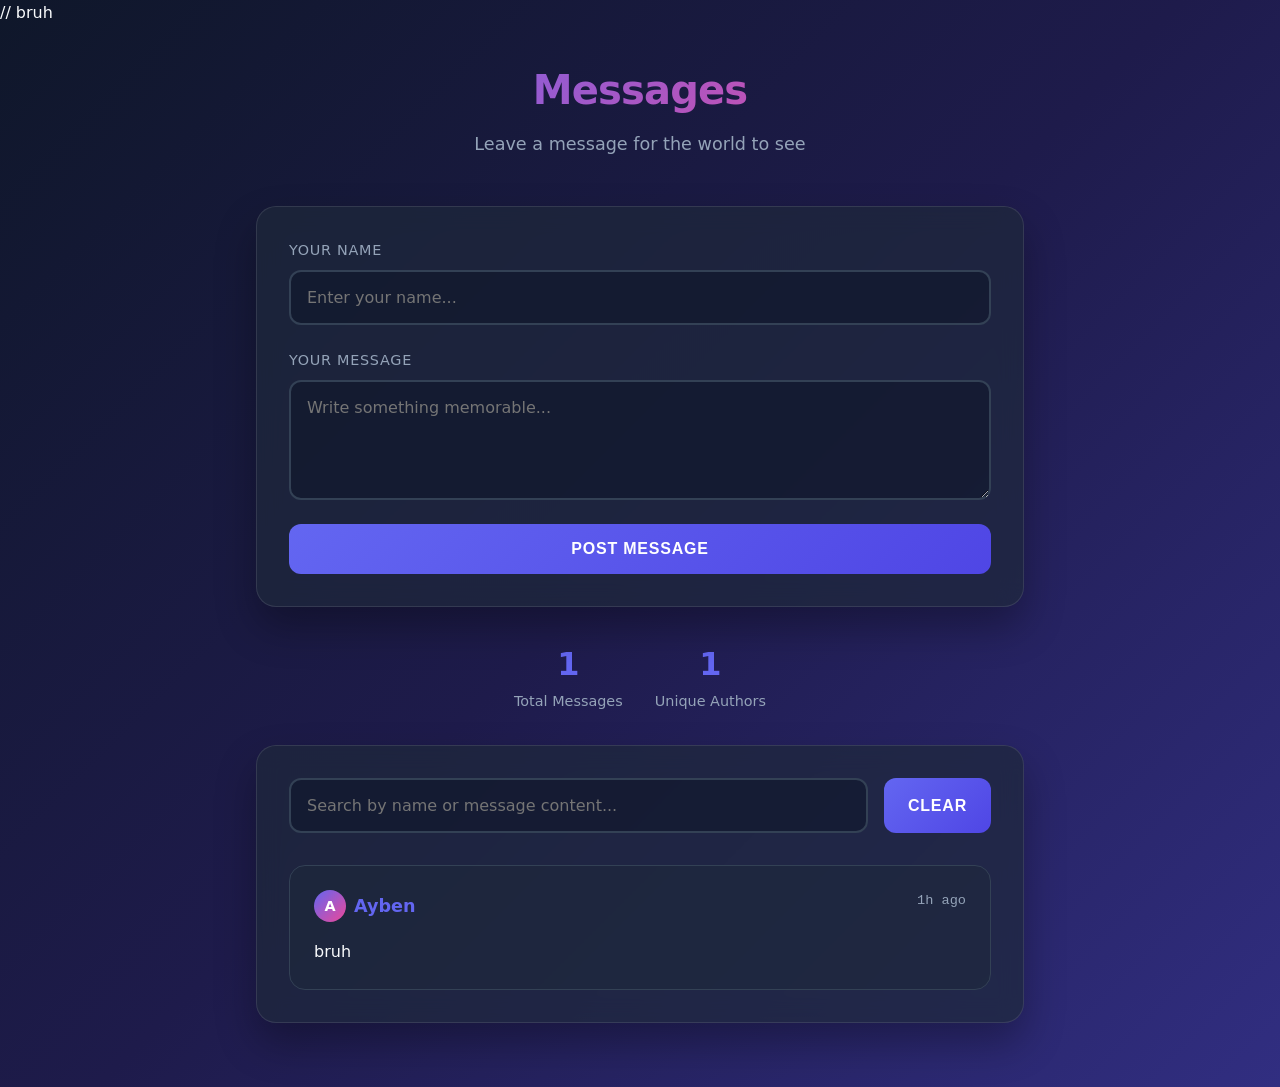
==== index.html @ 530d2f3c "Create index.html" ====
// bruh
<!DOCTYPE html>
<html lang="en">
<head>
    <meta charset="UTF-8">
    <meta name="viewport" content="width=device-width, initial-scale=1.0">
    <title>Messages | Send your Message</title>
    <style>
        * {
            margin: 0;
            padding: 0;
            box-sizing: border-box;
        }

        :root {
            --primary: #6366f1;
            --primary-dark: #4f46e5;
            --secondary: #ec4899;
            --bg: #0f172a;
            --surface: #1e293b;
            --text: #f8fafc;
            --text-muted: #94a3b8;
            --border: #334155;
            --success: #10b981;
            --error: #ef4444;
        }

        body {
            font-family: 'Segoe UI', system-ui, -apple-system, sans-serif;
            background: linear-gradient(135deg, #0f172a 0%, #1e1b4b 50%, #312e81 100%);
            color: var(--text);
            min-height: 100vh;
            line-height: 1.6;
        }

        .container {
            max-width: 800px;
            margin: 0 auto;
            padding: 2rem 1rem;
        }

        header {
            text-align: center;
            margin-bottom: 3rem;
            animation: fadeInDown 0.8s ease;
        }

        h1 {
            font-size: 2.5rem;
            background: linear-gradient(135deg, var(--primary) 0%, var(--secondary) 100%);
            -webkit-background-clip: text;
            -webkit-text-fill-color: transparent;
            margin-bottom: 0.5rem;
            letter-spacing: -0.02em;
        }

        .subtitle {
            color: var(--text-muted);
            font-size: 1.1rem;
        }

        .glass-card {
            background: rgba(30, 41, 59, 0.7);
            backdrop-filter: blur(12px);
            border: 1px solid rgba(255, 255, 255, 0.1);
            border-radius: 20px;
            padding: 2rem;
            margin-bottom: 2rem;
            box-shadow: 0 20px 40px rgba(0, 0, 0, 0.3);
            animation: fadeInUp 0.8s ease;
        }

        .form-group {
            margin-bottom: 1.5rem;
        }

        label {
            display: block;
            margin-bottom: 0.5rem;
            color: var(--text-muted);
            font-size: 0.9rem;
            font-weight: 500;
            text-transform: uppercase;
            letter-spacing: 0.05em;
        }

        input[type="text"],
        textarea {
            width: 100%;
            padding: 1rem;
            background: rgba(15, 23, 42, 0.6);
            border: 2px solid var(--border);
            border-radius: 12px;
            color: var(--text);
            font-size: 1rem;
            font-family: inherit;
            transition: all 0.3s ease;
        }

        input[type="text"]:focus,
        textarea:focus {
            outline: none;
            border-color: var(--primary);
            background: rgba(15, 23, 42, 0.8);
            transform: translateY(-2px);
            box-shadow: 0 10px 20px rgba(99, 102, 241, 0.2);
        }

        textarea {
            resize: vertical;
            min-height: 120px;
        }

        .btn {
            background: linear-gradient(135deg, var(--primary) 0%, var(--primary-dark) 100%);
            color: white;
            border: none;
            padding: 1rem 2rem;
            font-size: 1rem;
            font-weight: 600;
            border-radius: 12px;
            cursor: pointer;
            width: 100%;
            transition: all 0.3s ease;
            text-transform: uppercase;
            letter-spacing: 0.05em;
            position: relative;
            overflow: hidden;
        }

        .btn:hover {
            transform: translateY(-2px);
            box-shadow: 0 10px 30px rgba(99, 102, 241, 0.4);
        }

        .btn:active {
            transform: translateY(0);
        }

        .btn::after {
            content: '';
            position: absolute;
            top: 0;
            left: -100%;
            width: 100%;
            height: 100%;
            background: linear-gradient(90deg, transparent, rgba(255,255,255,0.2), transparent);
            transition: 0.5s;
        }

        .btn:hover::after {
            left: 100%;
        }

        .search-section {
            display: flex;
            gap: 1rem;
            margin-bottom: 2rem;
            flex-wrap: wrap;
        }

        .search-input {
            flex: 1;
            min-width: 200px;
        }

        .stats {
            display: flex;
            gap: 2rem;
            justify-content: center;
            margin-bottom: 2rem;
            flex-wrap: wrap;
        }

        .stat-item {
            text-align: center;
        }

        .stat-number {
            font-size: 2rem;
            font-weight: 700;
            color: var(--primary);
            display: block;
        }

        .stat-label {
            color: var(--text-muted);
            font-size: 0.9rem;
        }

        .messages-grid {
            display: grid;
            gap: 1.5rem;
        }

        .message-card {
            background: rgba(30, 41, 59, 0.5);
            border: 1px solid var(--border);
            border-radius: 16px;
            padding: 1.5rem;
            transition: all 0.3s ease;
            animation: fadeIn 0.5s ease;
            position: relative;
            overflow: hidden;
        }

        .message-card::before {
            content: '';
            position: absolute;
            top: 0;
            left: 0;
            width: 4px;
            height: 100%;
            background: linear-gradient(180deg, var(--primary) 0%, var(--secondary) 100%);
            opacity: 0;
            transition: opacity 0.3s ease;
        }

        .message-card:hover {
            transform: translateX(5px);
            border-color: var(--primary);
            background: rgba(30, 41, 59, 0.8);
        }

        .message-card:hover::before {
            opacity: 1;
        }

        .message-header {
            display: flex;
            justify-content: space-between;
            align-items: start;
            margin-bottom: 1rem;
            flex-wrap: wrap;
            gap: 0.5rem;
        }

        .author-name {
            font-weight: 700;
            color: var(--primary);
            font-size: 1.1rem;
            display: flex;
            align-items: center;
            gap: 0.5rem;
        }

        .author-avatar {
            width: 32px;
            height: 32px;
            border-radius: 50%;
            background: linear-gradient(135deg, var(--primary) 0%, var(--secondary) 100%);
            display: flex;
            align-items: center;
            justify-content: center;
            font-weight: 700;
            font-size: 0.9rem;
            color: white;
        }

        .timestamp {
            color: var(--text-muted);
            font-size: 0.85rem;
            font-family: monospace;
        }

        .message-content {
            color: var(--text);
            line-height: 1.7;
            white-space: pre-wrap;
            word-wrap: break-word;
        }

        .empty-state {
            text-align: center;
            padding: 3rem;
            color: var(--text-muted);
        }

        .empty-state svg {
            width: 64px;
            height: 64px;
            margin-bottom: 1rem;
            opacity: 0.5;
        }

        .notification {
            position: fixed;
            top: 20px;
            right: 20px;
            padding: 1rem 1.5rem;
            border-radius: 12px;
            color: white;
            font-weight: 500;
            transform: translateX(400px);
            transition: transform 0.3s ease;
            z-index: 1000;
            box-shadow: 0 10px 30px rgba(0,0,0,0.3);
        }

        .notification.show {
            transform: translateX(0);
        }

        .notification.success {
            background: var(--success);
        }

        .notification.error {
            background: var(--error);
        }

        .highlight {
            background: rgba(99, 102, 241, 0.3);
            padding: 0 2px;
            border-radius: 3px;
        }

        @keyframes fadeInDown {
            from {
                opacity: 0;
                transform: translateY(-20px);
            }
            to {
                opacity: 1;
                transform: translateY(0);
            }
        }

        @keyframes fadeInUp {
            from {
                opacity: 0;
                transform: translateY(20px);
            }
            to {
                opacity: 1;
                transform: translateY(0);
            }
        }

        @keyframes fadeIn {
            from {
                opacity: 0;
                transform: scale(0.95);
            }
            to {
                opacity: 1;
                transform: scale(1);
            }
        }

        @media (max-width: 600px) {
            h1 {
                font-size: 1.8rem;
            }
            
            .glass-card {
                padding: 1.5rem;
            }
            
            .search-section {
                flex-direction: column;
            }
            
            .search-input {
                width: 100%;
            }
        }

        .loading {
            display: inline-block;
            width: 20px;
            height: 20px;
            border: 3px solid rgba(255,255,255,.3);
            border-radius: 50%;
            border-top-color: white;
            animation: spin 1s ease-in-out infinite;
        }

        @keyframes spin {
            to { transform: rotate(360deg); }
        }
    </style>
</head>
<body>
    <div class="container">
        <header>
            <h1>Messages</h1>
            <p class="subtitle">Leave a message for the world to see</p>
        </header>

        <div class="glass-card">
            <form id="messageForm">
                <div class="form-group">
                    <label for="author">Your Name</label>
                    <input type="text" id="author" placeholder="Enter your name..." required maxlength="50">
                </div>
                <div class="form-group">
                    <label for="content">Your Message</label>
                    <textarea id="content" placeholder="Write something memorable..." required maxlength="1000"></textarea>
                </div>
                <button type="submit" class="btn">Post Message</button>
            </form>
        </div>

        <div class="stats">
            <div class="stat-item">
                <span class="stat-number" id="totalMessages">0</span>
                <span class="stat-label">Total Messages</span>
            </div>
            <div class="stat-item">
                <span class="stat-number" id="uniqueAuthors">0</span>
                <span class="stat-label">Unique Authors</span>
            </div>
        </div>

        <div class="glass-card">
            <div class="search-section">
                <input type="text" id="searchInput" class="search-input" placeholder="Search by name or message content...">
                <button class="btn" onclick="clearSearch()" style="width: auto; padding: 1rem 1.5rem;">Clear</button>
            </div>
            
            <div id="messagesContainer" class="messages-grid">
                <div class="empty-state">
                    <svg viewBox="0 0 24 24" fill="none" stroke="currentColor" stroke-width="2">
                        <path d="M21 15a2 2 0 0 1-2 2H7l-4 4V5a2 2 0 0 1 2-2h14a2 2 0 0 1 2 2z"></path>
                    </svg>
                    <p>No messages yet. Be the first to write something!</p>
                </div>
            </div>
        </div>
    </div>

    <div id="notification" class="notification"></div>

    <script>
        // Data Management
        const STORAGE_KEY = 'guestbook_messages';
        
        function getMessages() {
            const stored = localStorage.getItem(STORAGE_KEY);
            return stored ? JSON.parse(stored) : [];
        }

        function saveMessages(messages) {
            localStorage.setItem(STORAGE_KEY, JSON.stringify(messages));
        }

        function generateId() {
            return Date.now().toString(36) + Math.random().toString(36).substr(2);
        }

        function formatDate(timestamp) {
            const date = new Date(timestamp);
            const now = new Date();
            const diff = now - date;
            const minutes = Math.floor(diff / 60000);
            const hours = Math.floor(diff / 3600000);
            const days = Math.floor(diff / 86400000);

            if (minutes < 1) return 'Just now';
            if (minutes < 60) return `${minutes}m ago`;
            if (hours < 24) return `${hours}h ago`;
            if (days < 7) return `${days}d ago`;
            return date.toLocaleDateString();
        }

        // UI Functions
        function showNotification(message, type = 'success') {
            const notif = document.getElementById('notification');
            notif.textContent = message;
            notif.className = `notification ${type} show`;
            setTimeout(() => {
                notif.classList.remove('show');
            }, 3000);
        }

        function updateStats(messages) {
            document.getElementById('totalMessages').textContent = messages.length;
            const uniqueAuthors = new Set(messages.map(m => m.author.toLowerCase())).size;
            document.getElementById('uniqueAuthors').textContent = uniqueAuthors;
        }

        function getInitials(name) {
            return name.split(' ').map(n => n[0]).join('').toUpperCase().slice(0, 2);
        }

        function highlightText(text, query) {
            if (!query) return text;
            const regex = new RegExp(`(${escapeRegex(query)})`, 'gi');
            return text.replace(regex, '<span class="highlight">$1</span>');
        }

        function escapeRegex(string) {
            return string.replace(/[.*+?^${}()|[\]\\]/g, '\\$&');
        }

        function renderMessages(messages, searchQuery = '') {
            const container = document.getElementById('messagesContainer');
            
            if (messages.length === 0) {
                container.innerHTML = `
                    <div class="empty-state">
                        <svg viewBox="0 0 24 24" fill="none" stroke="currentColor" stroke-width="2">
                            <path d="M21 15a2 2 0 0 1-2 2H7l-4 4V5a2 2 0 0 1 2-2h14a2 2 0 0 1 2 2z"></path>
                        </svg>
                        <p>${searchQuery ? 'No messages match your search.' : 'No messages yet. Be the first to write something!'}</p>
                    </div>
                `;
                return;
            }

            // Sort by newest first
            messages.sort((a, b) => b.timestamp - a.timestamp);

            container.innerHTML = messages.map(msg => `
                <div class="message-card" data-id="${msg.id}">
                    <div class="message-header">
                        <div class="author-name">
                            <div class="author-avatar">${getInitials(msg.author)}</div>
                            <span>${highlightText(escapeHtml(msg.author), searchQuery)}</span>
                        </div>
                        <span class="timestamp">${formatDate(msg.timestamp)}</span>
                    </div>
                    <div class="message-content">${highlightText(escapeHtml(msg.content), searchQuery)}</div>
                </div>
            `).join('');
        }

        function escapeHtml(text) {
            const div = document.createElement('div');
            div.textContent = text;
            return div.innerHTML;
        }

        function filterMessages(query) {
            const messages = getMessages();
            const lowerQuery = query.toLowerCase();
            const filtered = messages.filter(msg => 
                msg.author.toLowerCase().includes(lowerQuery) || 
                msg.content.toLowerCase().includes(lowerQuery)
            );
            renderMessages(filtered, query);
        }

        function clearSearch() {
            document.getElementById('searchInput').value = '';
            renderMessages(getMessages());
        }

        // Event Listeners
        document.getElementById('messageForm').addEventListener('submit', function(e) {
            e.preventDefault();
            
            const authorInput = document.getElementById('author');
            const contentInput = document.getElementById('content');
            
            const author = authorInput.value.trim();
            const content = contentInput.value.trim();
            
            if (!author || !content) {
                showNotification('Please fill in all fields', 'error');
                return;
            }

            const newMessage = {
                id: generateId(),
                author: author,
                content: content,
                timestamp: Date.now()
            };

            const messages = getMessages();
            messages.push(newMessage);
            saveMessages(messages);
            
            // Clear form
            contentInput.value = '';
            
            // Update UI
            const searchQuery = document.getElementById('searchInput').value;
            if (searchQuery) {
                filterMessages(searchQuery);
            } else {
                renderMessages(messages);
            }
            updateStats(messages);
            
            showNotification('Message posted successfully!');
        });

        document.getElementById('searchInput').addEventListener('input', function(e) {
            filterMessages(e.target.value);
        });

        // Initialize
        const initialMessages = getMessages();
        renderMessages(initialMessages);
        updateStats(initialMessages);

        // Add some demo data if empty (optional - remove this if you want to start completely empty)
        if (initialMessages.length === 0) {
            const demoMessages = [
                {
                    id: generateId(),
                    author: "Ayben",
                    content: "bruh",
                    timestamp: Date.now() - 3600000
      }
            ];
            saveMessages(demoMessages);
            renderMessages(demoMessages);
            updateStats(demoMessages);
        }
    </script>
</body>
  </html>
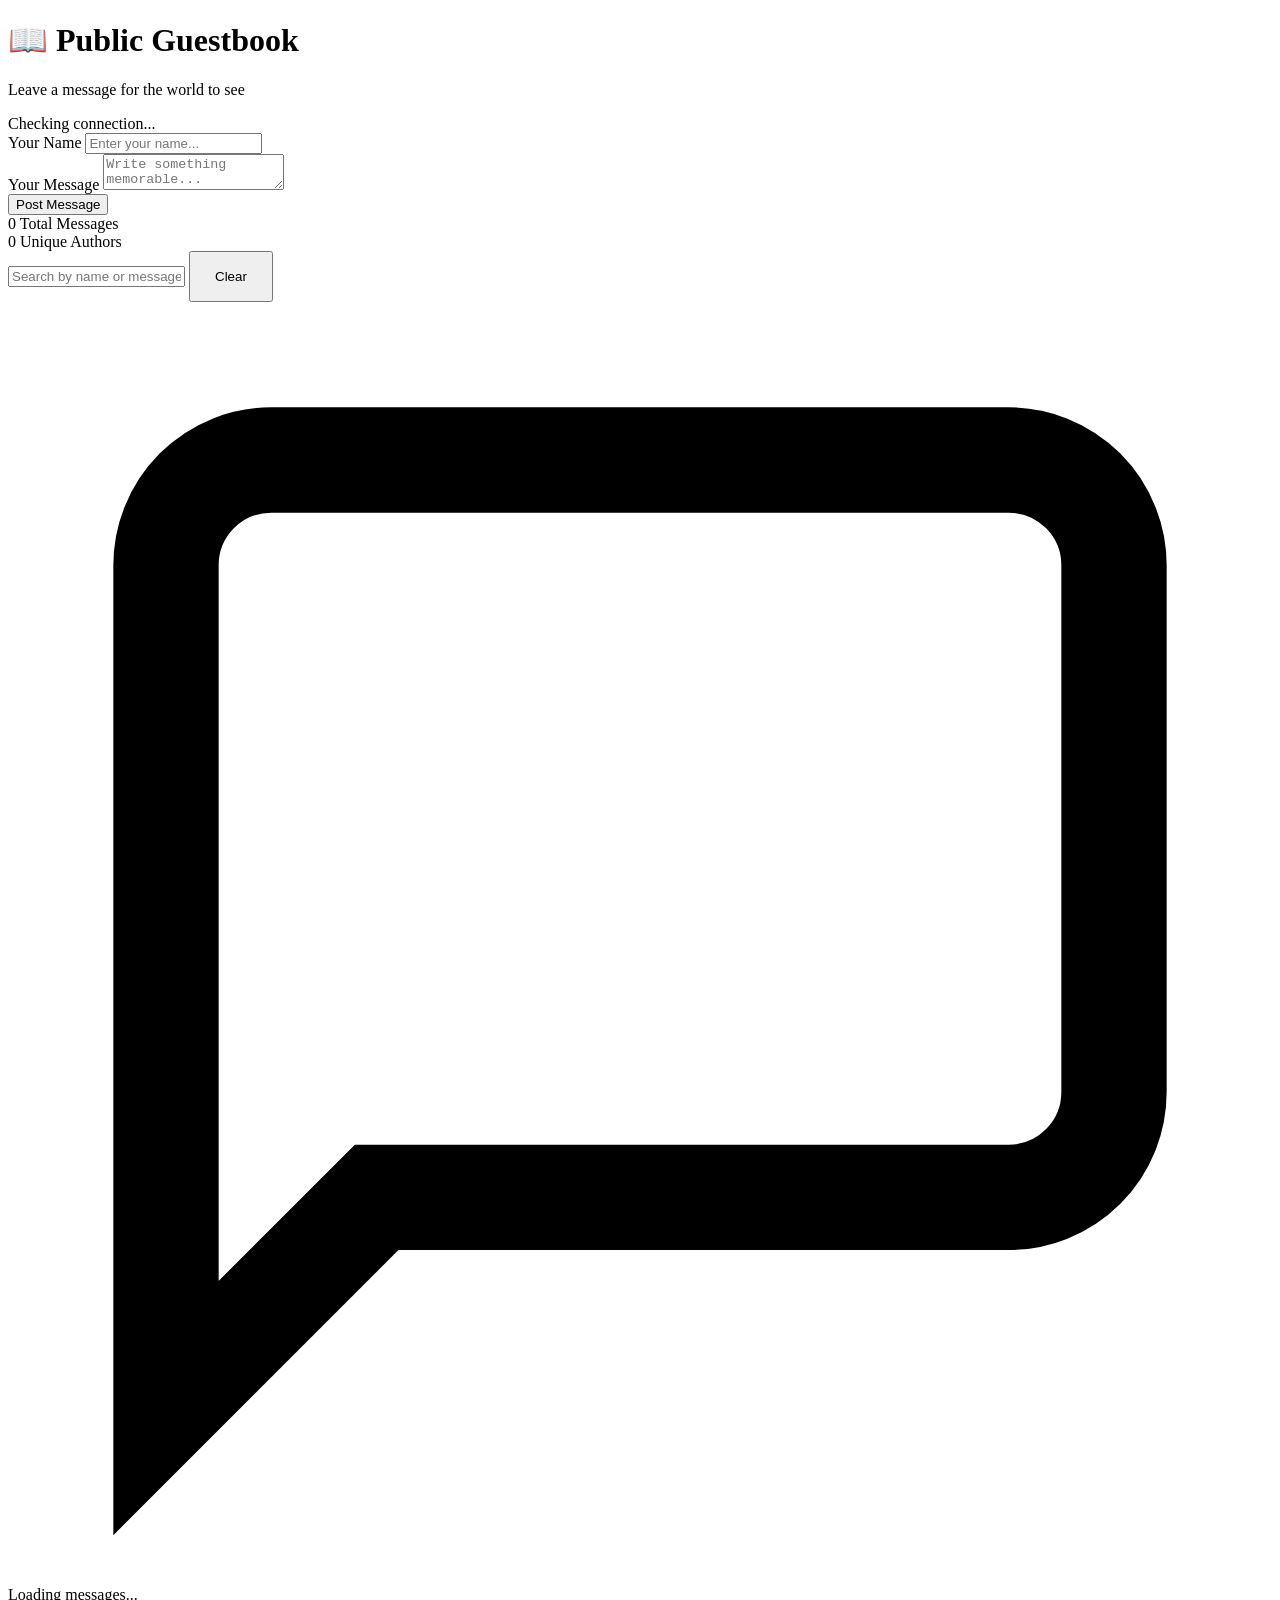
==== commit be039f99: "Update index.html" ====
--- a/index.html
+++ b/index.html
@@ -1,392 +1,19 @@
-// bruh
 <!DOCTYPE html>
 <html lang="en">
 <head>
     <meta charset="UTF-8">
     <meta name="viewport" content="width=device-width, initial-scale=1.0">
-    <title>Messages | Send your Message</title>
-    <style>
-        * {
-            margin: 0;
-            padding: 0;
-            box-sizing: border-box;
-        }
-
-        :root {
-            --primary: #6366f1;
-            --primary-dark: #4f46e5;
-            --secondary: #ec4899;
-            --bg: #0f172a;
-            --surface: #1e293b;
-            --text: #f8fafc;
-            --text-muted: #94a3b8;
-            --border: #334155;
-            --success: #10b981;
-            --error: #ef4444;
-        }
-
-        body {
-            font-family: 'Segoe UI', system-ui, -apple-system, sans-serif;
-            background: linear-gradient(135deg, #0f172a 0%, #1e1b4b 50%, #312e81 100%);
-            color: var(--text);
-            min-height: 100vh;
-            line-height: 1.6;
-        }
-
-        .container {
-            max-width: 800px;
-            margin: 0 auto;
-            padding: 2rem 1rem;
-        }
-
-        header {
-            text-align: center;
-            margin-bottom: 3rem;
-            animation: fadeInDown 0.8s ease;
-        }
-
-        h1 {
-            font-size: 2.5rem;
-            background: linear-gradient(135deg, var(--primary) 0%, var(--secondary) 100%);
-            -webkit-background-clip: text;
-            -webkit-text-fill-color: transparent;
-            margin-bottom: 0.5rem;
-            letter-spacing: -0.02em;
-        }
-
-        .subtitle {
-            color: var(--text-muted);
-            font-size: 1.1rem;
-        }
-
-        .glass-card {
-            background: rgba(30, 41, 59, 0.7);
-            backdrop-filter: blur(12px);
-            border: 1px solid rgba(255, 255, 255, 0.1);
-            border-radius: 20px;
-            padding: 2rem;
-            margin-bottom: 2rem;
-            box-shadow: 0 20px 40px rgba(0, 0, 0, 0.3);
-            animation: fadeInUp 0.8s ease;
-        }
-
-        .form-group {
-            margin-bottom: 1.5rem;
-        }
-
-        label {
-            display: block;
-            margin-bottom: 0.5rem;
-            color: var(--text-muted);
-            font-size: 0.9rem;
-            font-weight: 500;
-            text-transform: uppercase;
-            letter-spacing: 0.05em;
-        }
-
-        input[type="text"],
-        textarea {
-            width: 100%;
-            padding: 1rem;
-            background: rgba(15, 23, 42, 0.6);
-            border: 2px solid var(--border);
-            border-radius: 12px;
-            color: var(--text);
-            font-size: 1rem;
-            font-family: inherit;
-            transition: all 0.3s ease;
-        }
-
-        input[type="text"]:focus,
-        textarea:focus {
-            outline: none;
-            border-color: var(--primary);
-            background: rgba(15, 23, 42, 0.8);
-            transform: translateY(-2px);
-            box-shadow: 0 10px 20px rgba(99, 102, 241, 0.2);
-        }
-
-        textarea {
-            resize: vertical;
-            min-height: 120px;
-        }
-
-        .btn {
-            background: linear-gradient(135deg, var(--primary) 0%, var(--primary-dark) 100%);
-            color: white;
-            border: none;
-            padding: 1rem 2rem;
-            font-size: 1rem;
-            font-weight: 600;
-            border-radius: 12px;
-            cursor: pointer;
-            width: 100%;
-            transition: all 0.3s ease;
-            text-transform: uppercase;
-            letter-spacing: 0.05em;
-            position: relative;
-            overflow: hidden;
-        }
-
-        .btn:hover {
-            transform: translateY(-2px);
-            box-shadow: 0 10px 30px rgba(99, 102, 241, 0.4);
-        }
-
-        .btn:active {
-            transform: translateY(0);
-        }
-
-        .btn::after {
-            content: '';
-            position: absolute;
-            top: 0;
-            left: -100%;
-            width: 100%;
-            height: 100%;
-            background: linear-gradient(90deg, transparent, rgba(255,255,255,0.2), transparent);
-            transition: 0.5s;
-        }
-
-        .btn:hover::after {
-            left: 100%;
-        }
-
-        .search-section {
-            display: flex;
-            gap: 1rem;
-            margin-bottom: 2rem;
-            flex-wrap: wrap;
-        }
-
-        .search-input {
-            flex: 1;
-            min-width: 200px;
-        }
-
-        .stats {
-            display: flex;
-            gap: 2rem;
-            justify-content: center;
-            margin-bottom: 2rem;
-            flex-wrap: wrap;
-        }
-
-        .stat-item {
-            text-align: center;
-        }
-
-        .stat-number {
-            font-size: 2rem;
-            font-weight: 700;
-            color: var(--primary);
-            display: block;
-        }
-
-        .stat-label {
-            color: var(--text-muted);
-            font-size: 0.9rem;
-        }
-
-        .messages-grid {
-            display: grid;
-            gap: 1.5rem;
-        }
-
-        .message-card {
-            background: rgba(30, 41, 59, 0.5);
-            border: 1px solid var(--border);
-            border-radius: 16px;
-            padding: 1.5rem;
-            transition: all 0.3s ease;
-            animation: fadeIn 0.5s ease;
-            position: relative;
-            overflow: hidden;
-        }
-
-        .message-card::before {
-            content: '';
-            position: absolute;
-            top: 0;
-            left: 0;
-            width: 4px;
-            height: 100%;
-            background: linear-gradient(180deg, var(--primary) 0%, var(--secondary) 100%);
-            opacity: 0;
-            transition: opacity 0.3s ease;
-        }
-
-        .message-card:hover {
-            transform: translateX(5px);
-            border-color: var(--primary);
-            background: rgba(30, 41, 59, 0.8);
-        }
-
-        .message-card:hover::before {
-            opacity: 1;
-        }
-
-        .message-header {
-            display: flex;
-            justify-content: space-between;
-            align-items: start;
-            margin-bottom: 1rem;
-            flex-wrap: wrap;
-            gap: 0.5rem;
-        }
-
-        .author-name {
-            font-weight: 700;
-            color: var(--primary);
-            font-size: 1.1rem;
-            display: flex;
-            align-items: center;
-            gap: 0.5rem;
-        }
-
-        .author-avatar {
-            width: 32px;
-            height: 32px;
-            border-radius: 50%;
-            background: linear-gradient(135deg, var(--primary) 0%, var(--secondary) 100%);
-            display: flex;
-            align-items: center;
-            justify-content: center;
-            font-weight: 700;
-            font-size: 0.9rem;
-            color: white;
-        }
-
-        .timestamp {
-            color: var(--text-muted);
-            font-size: 0.85rem;
-            font-family: monospace;
-        }
-
-        .message-content {
-            color: var(--text);
-            line-height: 1.7;
-            white-space: pre-wrap;
-            word-wrap: break-word;
-        }
-
-        .empty-state {
-            text-align: center;
-            padding: 3rem;
-            color: var(--text-muted);
-        }
-
-        .empty-state svg {
-            width: 64px;
-            height: 64px;
-            margin-bottom: 1rem;
-            opacity: 0.5;
-        }
-
-        .notification {
-            position: fixed;
-            top: 20px;
-            right: 20px;
-            padding: 1rem 1.5rem;
-            border-radius: 12px;
-            color: white;
-            font-weight: 500;
-            transform: translateX(400px);
-            transition: transform 0.3s ease;
-            z-index: 1000;
-            box-shadow: 0 10px 30px rgba(0,0,0,0.3);
-        }
-
-        .notification.show {
-            transform: translateX(0);
-        }
-
-        .notification.success {
-            background: var(--success);
-        }
-
-        .notification.error {
-            background: var(--error);
-        }
-
-        .highlight {
-            background: rgba(99, 102, 241, 0.3);
-            padding: 0 2px;
-            border-radius: 3px;
-        }
-
-        @keyframes fadeInDown {
-            from {
-                opacity: 0;
-                transform: translateY(-20px);
-            }
-            to {
-                opacity: 1;
-                transform: translateY(0);
-            }
-        }
-
-        @keyframes fadeInUp {
-            from {
-                opacity: 0;
-                transform: translateY(20px);
-            }
-            to {
-                opacity: 1;
-                transform: translateY(0);
-            }
-        }
-
-        @keyframes fadeIn {
-            from {
-                opacity: 0;
-                transform: scale(0.95);
-            }
-            to {
-                opacity: 1;
-                transform: scale(1);
-            }
-        }
-
-        @media (max-width: 600px) {
-            h1 {
-                font-size: 1.8rem;
-            }
-            
-            .glass-card {
-                padding: 1.5rem;
-            }
-            
-            .search-section {
-                flex-direction: column;
-            }
-            
-            .search-input {
-                width: 100%;
-            }
-        }
-
-        .loading {
-            display: inline-block;
-            width: 20px;
-            height: 20px;
-            border: 3px solid rgba(255,255,255,.3);
-            border-radius: 50%;
-            border-top-color: white;
-            animation: spin 1s ease-in-out infinite;
-        }
-
-        @keyframes spin {
-            to { transform: rotate(360deg); }
-        }
-    </style>
+    <title>Public Guestbook | Cloud Powered</title>
+    <link rel="stylesheet" href="style.css">
 </head>
 <body>
     <div class="container">
         <header>
-            <h1>Messages</h1>
+            <h1>📖 Public Guestbook</h1>
             <p class="subtitle">Leave a message for the world to see</p>
         </header>
+
+        <div class="api-status" id="apiStatus">Checking connection...</div>
 
         <div class="glass-card">
             <form id="messageForm">
@@ -398,7 +25,7 @@
                     <label for="content">Your Message</label>
                     <textarea id="content" placeholder="Write something memorable..." required maxlength="1000"></textarea>
                 </div>
-                <button type="submit" class="btn">Post Message</button>
+                <button type="submit" class="btn" id="submitBtn">Post Message</button>
             </form>
         </div>
 
@@ -424,7 +51,7 @@
                     <svg viewBox="0 0 24 24" fill="none" stroke="currentColor" stroke-width="2">
                         <path d="M21 15a2 2 0 0 1-2 2H7l-4 4V5a2 2 0 0 1 2-2h14a2 2 0 0 1 2 2z"></path>
                     </svg>
-                    <p>No messages yet. Be the first to write something!</p>
+                    <p>Loading messages...</p>
                 </div>
             </div>
         </div>
@@ -432,186 +59,6 @@
 
     <div id="notification" class="notification"></div>
 
-    <script>
-        // Data Management
-        const STORAGE_KEY = 'guestbook_messages';
-        
-        function getMessages() {
-            const stored = localStorage.getItem(STORAGE_KEY);
-            return stored ? JSON.parse(stored) : [];
-        }
-
-        function saveMessages(messages) {
-            localStorage.setItem(STORAGE_KEY, JSON.stringify(messages));
-        }
-
-        function generateId() {
-            return Date.now().toString(36) + Math.random().toString(36).substr(2);
-        }
-
-        function formatDate(timestamp) {
-            const date = new Date(timestamp);
-            const now = new Date();
-            const diff = now - date;
-            const minutes = Math.floor(diff / 60000);
-            const hours = Math.floor(diff / 3600000);
-            const days = Math.floor(diff / 86400000);
-
-            if (minutes < 1) return 'Just now';
-            if (minutes < 60) return `${minutes}m ago`;
-            if (hours < 24) return `${hours}h ago`;
-            if (days < 7) return `${days}d ago`;
-            return date.toLocaleDateString();
-        }
-
-        // UI Functions
-        function showNotification(message, type = 'success') {
-            const notif = document.getElementById('notification');
-            notif.textContent = message;
-            notif.className = `notification ${type} show`;
-            setTimeout(() => {
-                notif.classList.remove('show');
-            }, 3000);
-        }
-
-        function updateStats(messages) {
-            document.getElementById('totalMessages').textContent = messages.length;
-            const uniqueAuthors = new Set(messages.map(m => m.author.toLowerCase())).size;
-            document.getElementById('uniqueAuthors').textContent = uniqueAuthors;
-        }
-
-        function getInitials(name) {
-            return name.split(' ').map(n => n[0]).join('').toUpperCase().slice(0, 2);
-        }
-
-        function highlightText(text, query) {
-            if (!query) return text;
-            const regex = new RegExp(`(${escapeRegex(query)})`, 'gi');
-            return text.replace(regex, '<span class="highlight">$1</span>');
-        }
-
-        function escapeRegex(string) {
-            return string.replace(/[.*+?^${}()|[\]\\]/g, '\\$&');
-        }
-
-        function renderMessages(messages, searchQuery = '') {
-            const container = document.getElementById('messagesContainer');
-            
-            if (messages.length === 0) {
-                container.innerHTML = `
-                    <div class="empty-state">
-                        <svg viewBox="0 0 24 24" fill="none" stroke="currentColor" stroke-width="2">
-                            <path d="M21 15a2 2 0 0 1-2 2H7l-4 4V5a2 2 0 0 1 2-2h14a2 2 0 0 1 2 2z"></path>
-                        </svg>
-                        <p>${searchQuery ? 'No messages match your search.' : 'No messages yet. Be the first to write something!'}</p>
-                    </div>
-                `;
-                return;
-            }
-
-            // Sort by newest first
-            messages.sort((a, b) => b.timestamp - a.timestamp);
-
-            container.innerHTML = messages.map(msg => `
-                <div class="message-card" data-id="${msg.id}">
-                    <div class="message-header">
-                        <div class="author-name">
-                            <div class="author-avatar">${getInitials(msg.author)}</div>
-                            <span>${highlightText(escapeHtml(msg.author), searchQuery)}</span>
-                        </div>
-                        <span class="timestamp">${formatDate(msg.timestamp)}</span>
-                    </div>
-                    <div class="message-content">${highlightText(escapeHtml(msg.content), searchQuery)}</div>
-                </div>
-            `).join('');
-        }
-
-        function escapeHtml(text) {
-            const div = document.createElement('div');
-            div.textContent = text;
-            return div.innerHTML;
-        }
-
-        function filterMessages(query) {
-            const messages = getMessages();
-            const lowerQuery = query.toLowerCase();
-            const filtered = messages.filter(msg => 
-                msg.author.toLowerCase().includes(lowerQuery) || 
-                msg.content.toLowerCase().includes(lowerQuery)
-            );
-            renderMessages(filtered, query);
-        }
-
-        function clearSearch() {
-            document.getElementById('searchInput').value = '';
-            renderMessages(getMessages());
-        }
-
-        // Event Listeners
-        document.getElementById('messageForm').addEventListener('submit', function(e) {
-            e.preventDefault();
-            
-            const authorInput = document.getElementById('author');
-            const contentInput = document.getElementById('content');
-            
-            const author = authorInput.value.trim();
-            const content = contentInput.value.trim();
-            
-            if (!author || !content) {
-                showNotification('Please fill in all fields', 'error');
-                return;
-            }
-
-            const newMessage = {
-                id: generateId(),
-                author: author,
-                content: content,
-                timestamp: Date.now()
-            };
-
-            const messages = getMessages();
-            messages.push(newMessage);
-            saveMessages(messages);
-            
-            // Clear form
-            contentInput.value = '';
-            
-            // Update UI
-            const searchQuery = document.getElementById('searchInput').value;
-            if (searchQuery) {
-                filterMessages(searchQuery);
-            } else {
-                renderMessages(messages);
-            }
-            updateStats(messages);
-            
-            showNotification('Message posted successfully!');
-        });
-
-        document.getElementById('searchInput').addEventListener('input', function(e) {
-            filterMessages(e.target.value);
-        });
-
-        // Initialize
-        const initialMessages = getMessages();
-        renderMessages(initialMessages);
-        updateStats(initialMessages);
-
-        // Add some demo data if empty (optional - remove this if you want to start completely empty)
-        if (initialMessages.length === 0) {
-            const demoMessages = [
-                {
-                    id: generateId(),
-                    author: "Ayben",
-                    content: "bruh",
-                    timestamp: Date.now() - 3600000
-      }
-            ];
-            saveMessages(demoMessages);
-            renderMessages(demoMessages);
-            updateStats(demoMessages);
-        }
-    </script>
+    <script src="script.js"></script>
 </body>
-  </html>
-  
+</html>
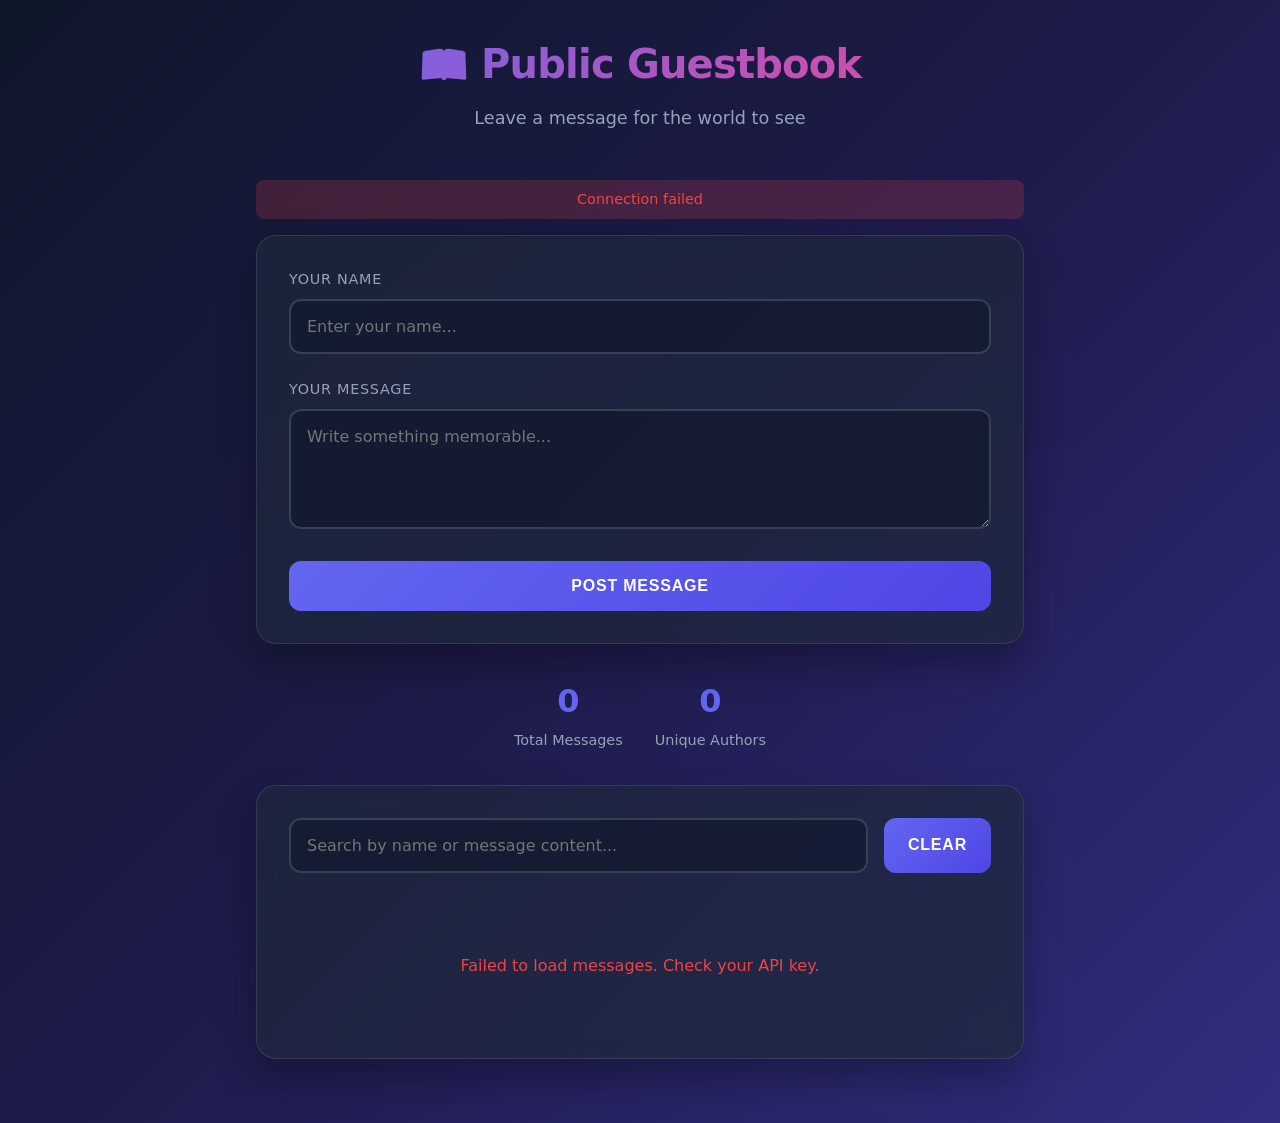
==== commit 02d53a81: "Update index.html" ====
--- a/index.html
+++ b/index.html
@@ -12,6 +12,26 @@
             <h1>📖 Public Guestbook</h1>
             <p class="subtitle">Leave a message for the world to see</p>
         </header>
+
+        <!-- ADMIN PANEL (Hidden by default) -->
+        <div id="adminPanel" class="glass-card admin-panel" style="display: none;">
+            <h2>🔐 Admin Controls</h2>
+            <div class="admin-grid">
+                <div class="admin-stat">
+                    <span class="stat-number" id="todayMessages">0</span>
+                    <span class="stat-label">Today</span>
+                </div>
+                <div class="admin-actions">
+                    <button onclick="exportData()" class="admin-action-btn">📥 Export JSON</button>
+                    <button onclick="importData()" class="admin-action-btn">📤 Import JSON</button>
+                    <button onclick="viewRawData()" class="admin-action-btn">👁️ View Raw</button>
+                    <button onclick="deleteAllMessages()" class="admin-action-btn danger">💣 Delete All</button>
+                </div>
+            </div>
+            <div class="admin-search-box">
+                <input type="text" id="adminSearch" placeholder="Admin search (ID, author, content)...">
+            </div>
+        </div>
 
         <div class="api-status" id="apiStatus">Checking connection...</div>
 
--- a/style.css
+++ b/style.css
@@ -0,0 +1,372 @@
+* {
+    margin: 0;
+    padding: 0;
+    box-sizing: border-box;
+}
+
+:root {
+    --primary: #6366f1;
+    --primary-dark: #4f46e5;
+    --secondary: #ec4899;
+    --bg: #0f172a;
+    --surface: #1e293b;
+    --text: #f8fafc;
+    --text-muted: #94a3b8;
+    --border: #334155;
+    --success: #10b981;
+    --error: #ef4444;
+}
+
+body {
+    font-family: 'Segoe UI', system-ui, -apple-system, sans-serif;
+    background: linear-gradient(135deg, #0f172a 0%, #1e1b4b 50%, #312e81 100%);
+    color: var(--text);
+    min-height: 100vh;
+    line-height: 1.6;
+}
+
+.container {
+    max-width: 800px;
+    margin: 0 auto;
+    padding: 2rem 1rem;
+}
+
+header {
+    text-align: center;
+    margin-bottom: 3rem;
+    animation: fadeInDown 0.8s ease;
+}
+
+h1 {
+    font-size: 2.5rem;
+    background: linear-gradient(135deg, var(--primary) 0%, var(--secondary) 100%);
+    -webkit-background-clip: text;
+    -webkit-text-fill-color: transparent;
+    margin-bottom: 0.5rem;
+    letter-spacing: -0.02em;
+}
+
+.subtitle {
+    color: var(--text-muted);
+    font-size: 1.1rem;
+}
+
+.glass-card {
+    background: rgba(30, 41, 59, 0.7);
+    backdrop-filter: blur(12px);
+    border: 1px solid rgba(255, 255, 255, 0.1);
+    border-radius: 20px;
+    padding: 2rem;
+    margin-bottom: 2rem;
+    box-shadow: 0 20px 40px rgba(0, 0, 0, 0.3);
+    animation: fadeInUp 0.8s ease;
+}
+
+.form-group {
+    margin-bottom: 1.5rem;
+}
+
+label {
+    display: block;
+    margin-bottom: 0.5rem;
+    color: var(--text-muted);
+    font-size: 0.9rem;
+    font-weight: 500;
+    text-transform: uppercase;
+    letter-spacing: 0.05em;
+}
+
+input[type="text"],
+textarea {
+    width: 100%;
+    padding: 1rem;
+    background: rgba(15, 23, 42, 0.6);
+    border: 2px solid var(--border);
+    border-radius: 12px;
+    color: var(--text);
+    font-size: 1rem;
+    font-family: inherit;
+    transition: all 0.3s ease;
+}
+
+input[type="text"]:focus,
+textarea:focus {
+    outline: none;
+    border-color: var(--primary);
+    background: rgba(15, 23, 42, 0.8);
+    transform: translateY(-2px);
+    box-shadow: 0 10px 20px rgba(99, 102, 241, 0.2);
+}
+
+textarea {
+    resize: vertical;
+    min-height: 120px;
+}
+
+.btn {
+    background: linear-gradient(135deg, var(--primary) 0%, var(--primary-dark) 100%);
+    color: white;
+    border: none;
+    padding: 1rem 2rem;
+    font-size: 1rem;
+    font-weight: 600;
+    border-radius: 12px;
+    cursor: pointer;
+    width: 100%;
+    transition: all 0.3s ease;
+    text-transform: uppercase;
+    letter-spacing: 0.05em;
+    position: relative;
+    overflow: hidden;
+}
+
+.btn:hover:not(:disabled) {
+    transform: translateY(-2px);
+    box-shadow: 0 10px 30px rgba(99, 102, 241, 0.4);
+}
+
+.btn:disabled {
+    opacity: 0.6;
+    cursor: not-allowed;
+}
+
+.btn::after {
+    content: '';
+    position: absolute;
+    top: 0;
+    left: -100%;
+    width: 100%;
+    height: 100%;
+    background: linear-gradient(90deg, transparent, rgba(255,255,255,0.2), transparent);
+    transition: 0.5s;
+}
+
+.btn:hover::after {
+    left: 100%;
+}
+
+.search-section {
+    display: flex;
+    gap: 1rem;
+    margin-bottom: 2rem;
+    flex-wrap: wrap;
+}
+
+.search-input {
+    flex: 1;
+    min-width: 200px;
+}
+
+.stats {
+    display: flex;
+    gap: 2rem;
+    justify-content: center;
+    margin-bottom: 2rem;
+    flex-wrap: wrap;
+}
+
+.stat-item {
+    text-align: center;
+}
+
+.stat-number {
+    font-size: 2rem;
+    font-weight: 700;
+    color: var(--primary);
+    display: block;
+}
+
+.stat-label {
+    color: var(--text-muted);
+    font-size: 0.9rem;
+}
+
+.messages-grid {
+    display: grid;
+    gap: 1.5rem;
+}
+
+.message-card {
+    background: rgba(30, 41, 59, 0.5);
+    border: 1px solid var(--border);
+    border-radius: 16px;
+    padding: 1.5rem;
+    transition: all 0.3s ease;
+    animation: fadeIn 0.5s ease;
+    position: relative;
+    overflow: hidden;
+}
+
+.message-card::before {
+    content: '';
+    position: absolute;
+    top: 0;
+    left: 0;
+    width: 4px;
+    height: 100%;
+    background: linear-gradient(180deg, var(--primary) 0%, var(--secondary) 100%);
+    opacity: 0;
+    transition: opacity 0.3s ease;
+}
+
+.message-card:hover {
+    transform: translateX(5px);
+    border-color: var(--primary);
+    background: rgba(30, 41, 59, 0.8);
+}
+
+.message-card:hover::before {
+    opacity: 1;
+}
+
+.message-header {
+    display: flex;
+    justify-content: space-between;
+    align-items: start;
+    margin-bottom: 1rem;
+    flex-wrap: wrap;
+    gap: 0.5rem;
+}
+
+.author-name {
+    font-weight: 700;
+    color: var(--primary);
+    font-size: 1.1rem;
+    display: flex;
+    align-items: center;
+    gap: 0.5rem;
+}
+
+.author-avatar {
+    width: 32px;
+    height: 32px;
+    border-radius: 50%;
+    background: linear-gradient(135deg, var(--primary) 0%, var(--secondary) 100%);
+    display: flex;
+    align-items: center;
+    justify-content: center;
+    font-weight: 700;
+    font-size: 0.9rem;
+    color: white;
+}
+
+.timestamp {
+    color: var(--text-muted);
+    font-size: 0.85rem;
+    font-family: monospace;
+}
+
+.message-content {
+    color: var(--text);
+    line-height: 1.7;
+    white-space: pre-wrap;
+    word-wrap: break-word;
+}
+
+.empty-state {
+    text-align: center;
+    padding: 3rem;
+    color: var(--text-muted);
+}
+
+.empty-state svg {
+    width: 64px;
+    height: 64px;
+    margin-bottom: 1rem;
+    opacity: 0.5;
+}
+
+.notification {
+    position: fixed;
+    top: 20px;
+    right: 20px;
+    padding: 1rem 1.5rem;
+    border-radius: 12px;
+    color: white;
+    font-weight: 500;
+    transform: translateX(400px);
+    transition: transform 0.3s ease;
+    z-index: 1000;
+    box-shadow: 0 10px 30px rgba(0,0,0,0.3);
+}
+
+.notification.show {
+    transform: translateX(0);
+}
+
+.notification.success {
+    background: var(--success);
+}
+
+.notification.error {
+    background: var(--error);
+}
+
+.highlight {
+    background: rgba(99, 102, 241, 0.3);
+    padding: 0 2px;
+    border-radius: 3px;
+}
+
+.loading {
+    display: inline-block;
+    width: 20px;
+    height: 20px;
+    border: 3px solid rgba(255,255,255,.3);
+    border-radius: 50%;
+    border-top-color: white;
+    animation: spin 1s ease-in-out infinite;
+    margin-right: 8px;
+    vertical-align: middle;
+}
+
+@keyframes spin {
+    to { transform: rotate(360deg); }
+}
+
+@keyframes fadeInDown {
+    from { opacity: 0; transform: translateY(-20px); }
+    to { opacity: 1; transform: translateY(0); }
+}
+
+@keyframes fadeInUp {
+    from { opacity: 0; transform: translateY(20px); }
+    to { opacity: 1; transform: translateY(0); }
+}
+
+@keyframes fadeIn {
+    from { opacity: 0; transform: scale(0.95); }
+    to { opacity: 1; transform: scale(1); }
+}
+
+@media (max-width: 600px) {
+    h1 { font-size: 1.8rem; }
+    .glass-card { padding: 1.5rem; }
+    .search-section { flex-direction: column; }
+    .search-input { width: 100%; }
+}
+
+.api-status {
+    text-align: center;
+    padding: 0.5rem;
+    margin-bottom: 1rem;
+    border-radius: 8px;
+    font-size: 0.9rem;
+    opacity: 0;
+    transition: opacity 0.3s;
+}
+
+.api-status.show {
+    opacity: 1;
+}
+
+.api-status.connected {
+    background: rgba(16, 185, 129, 0.2);
+    color: var(--success);
+}
+
+.api-status.error {
+    background: rgba(239, 68, 68, 0.2);
+    color: var(--error);
+}
+
